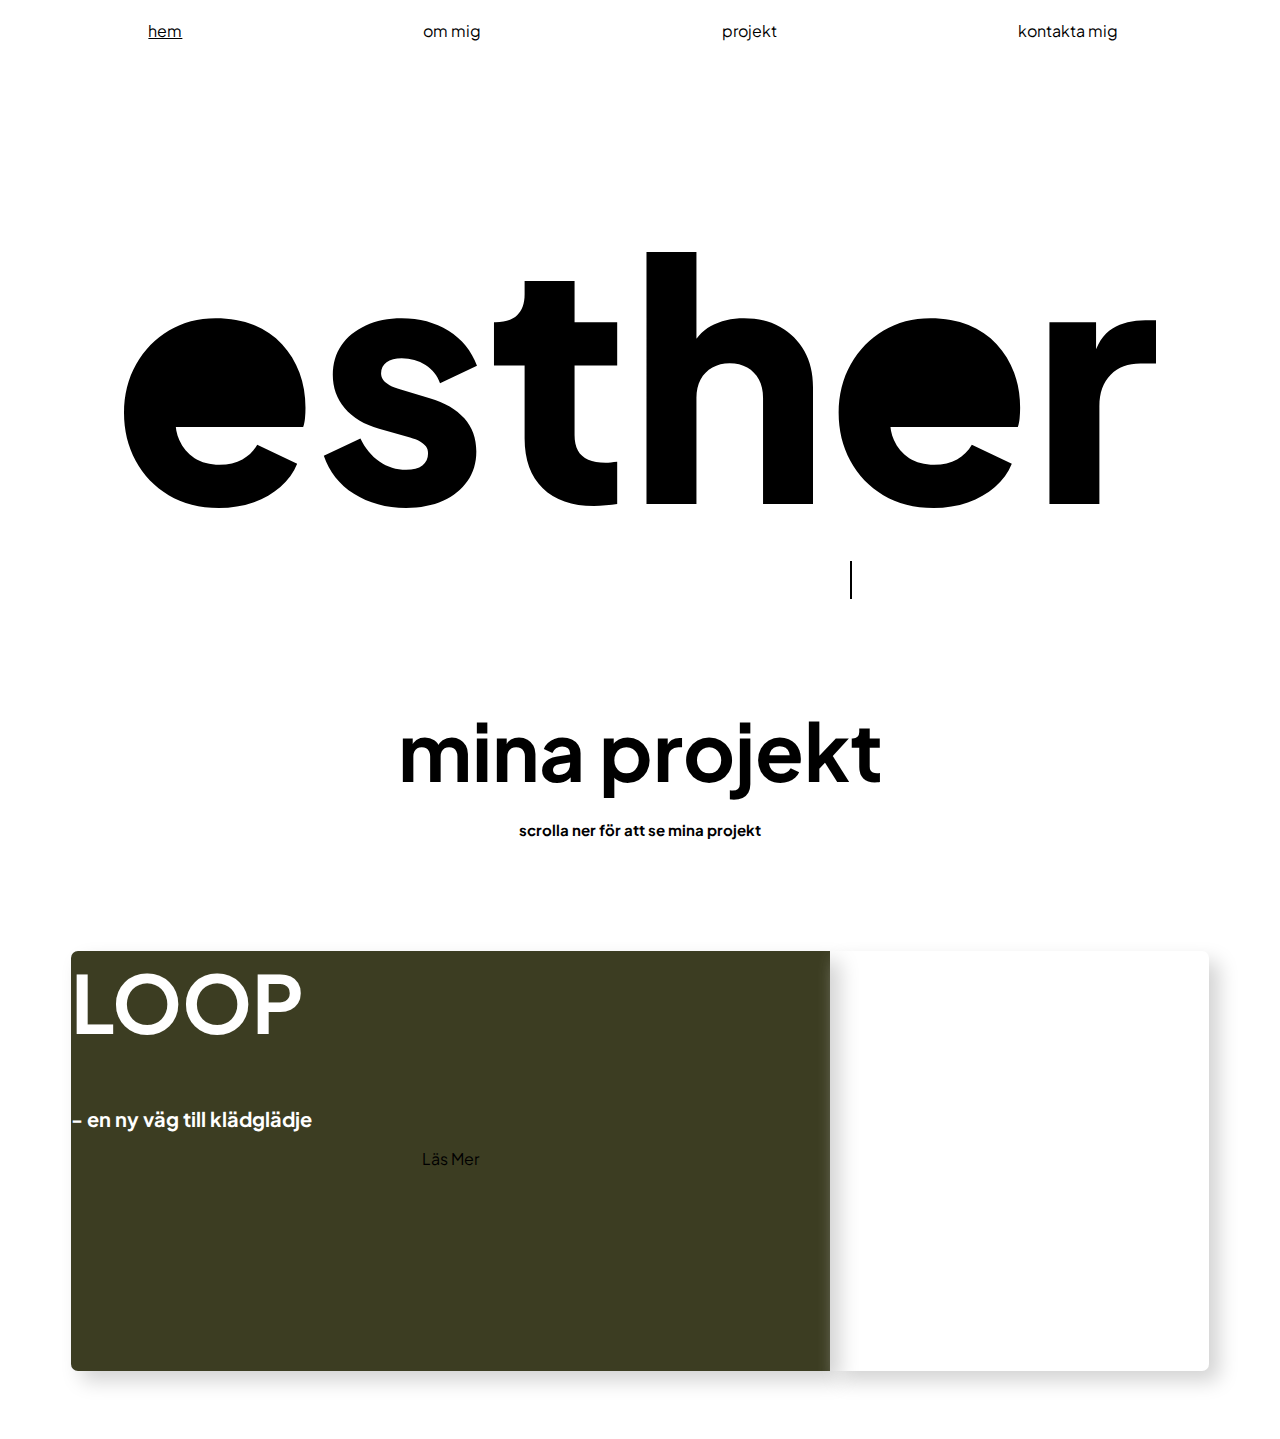
==== index.html @ 791c12e5 "uploading my portfolio" ====
<!DOCTYPE html>
<html lang="sv">
    <head>
        <link rel="preconnect" href="https://fonts.googleapis.com" />
        <link rel="preconnect" href="https://fonts.gstatic.com" crossorigin />
        <link
            href="https://fonts.googleapis.com/css2?family=Plus+Jakarta+Sans&display=swap"
            rel="stylesheet"
        />
        <link rel="stylesheet" href="style.css" />
        <meta charset="UTF-8" />
        <meta name="viewport" content="width=device-width, initial-scale=1.0" />
        <title>esther gustafsson portfolio</title>
        <link rel="icon" type="image/x-icon" href="html-logga.svg" />
    </head>
    <body>
        <main class="container_navbar">
            <nav class="navbar">
                <nav class="hem">
                    <a href="index.html">hem</a>
                </nav>
                <a href="länk">om mig</a>
                <a href="länk">projekt</a>
                <a href="länk">kontakta mig</a>
            </nav>
        </main>
        <main class="header">
            <div>
                <div class="animerad-text"><span></span></div>
            </div>
        </main>
        <div class="minaprojekt">
            <h1 class="rubrik">mina projekt</h1>
            <h2 class="scrolla">scrolla ner för att se mina projekt</h2>
        </div>
        <div class="loop-kort">
            <div class="loop-kort1">
                <h1>LOOP</h1>
                <h2>- en ny väg till klädglädje</h2>
                <a class="läs-mer-knapp" href="loop.html">Läs Mer</a>
            </div>
            <div class="loop-kort2"></div>
        </div>
    </body>
</html>
---- style.css ----
* {
  box-sizing: border-box;
  margin-top: 0px;
  padding: 0;
}

body {
  background-color: rgb(255, 255, 255);
  font-family: 'Plus Jakarta Sans', sans-serif;
}

img{
  max-width: 100%;
}
.header{
  background-image: url("header.svg");
  text-align: end;
  background-repeat: no-repeat;
  background-position: center center;
  padding: 100px;
  animation: fadeIn 3s;

}

.navbar{
  display: flex;
  justify-content: space-around;
  width: 98.9%;
  padding: 20px;
  margin-top: 0px;

}
.animerad-text{
  font-size: 30px;
  min-width: 280px;
  margin-top: 200px;
  padding-top: 200px;
  padding-right: 100px;
  font-family: 'Plus Jakarta Sans', sans-serif;
}

.animerad-text span{
  position: relative;
}

.animerad-text span::before{
  content: "digital designer";
  color: #000;
  animation: words 5s infinite;
}

.animerad-text span::after{
  content: "";
  position: absolute;
  width: calc(100% + 8px);
  height: 100%;
  background-color: #ffffff;
  border-left: 2px solid #000;
  right: -8px;
  animation: cursor .7s infinite, typing 20s steps(14) infinite;


}

@keyframes cursor {
  to{
    border-left: 2px solid #ffffff;
    
  }
}

@keyframes words {
    0%,20%{
      content: "digital designer"
    }
    
   
  }
  
@keyframes typing {
  10%,15%,30%,35%,50%,55%,70%,75%,90%,95%{
    width: 0;
  }
}
.hem{
  text-decoration: underline;
}


a {
  color: rgb(0, 0, 0);
  display: flex;
  justify-content: center;
  align-items: center;
  text-decoration: none;
}

a:hover {
  color: rgb(205, 189, 177);
  transform: scale(1);
  font-weight: bold;
}

.minaprojekt, .rubrik, .scrolla{
  text-align: center;

}
@keyframes fadeIn {
  0% { opacity: 0; }
  100% { opacity: 1; }
}
.minaprojekt, .rubrik{
  font-size: 80px;
  margin-bottom: 20px;
}
.minaprojekt, .scrolla{
  font-size: 15px;
  padding-bottom: 40px;
}
 .loop-kort{
  display: flex;
  justify-content: center;
 }

 .loop-kort1{
  flex-direction: column;
  background-color: #3C3D22;
  
  color: #ffffff;
  width: 60%;
  height: 420px;
  margin-bottom: 60px;
  border-radius: 7px 0 0 7px;
 }

 .loop-kort1 h2{
  display: flex;
  font-family: 'Plus Jakarta Sans', sans-serif;
  font-size: 20px;
 }

 .loop-kort1 h1{
  font-family: 'Plus Jakarta Sans', sans-serif;
  font-size: 80px;
 }
 .loop-kort2{
  display: flex;
  background-image: url(mockup-loop.svg);
  background-repeat: no-repeat;
  background-position: center right;
  width: 30%;
  height: 420px;
  border-radius: 0 7px 7px 0;
 }

 .loop-kort1, .loop-kort2{
  box-shadow: 10px 10px 20px lightgray
 }




  @media screen and (max-width: 800px) {
    .header h1 {
      font-size: 50px;
    }
    .header h2{
      font-size: 10px;
    }

    .header h3 {
font-size: 20px;
    }
  

   .projektbild{
    width: 100%;
   }
   
   .navbar{
    font-size: 20px;
    flex-direction:row
    
  
  
   }

 .animerad-text{
  font-size: 20px;
  padding-top: 60px;
  padding-bottom: 100px;
  padding-right: 120px;
  
 }
 .header{

  background-image: url("headertillmobilen.svg");
  max-width: 100%;
  text-align:end;
  background-repeat: no-repeat;

  padding-bottom: 100px;
  animation: fadeIn 3s;

}

.loop-kort{
  flex-direction: column;
}
  
    }
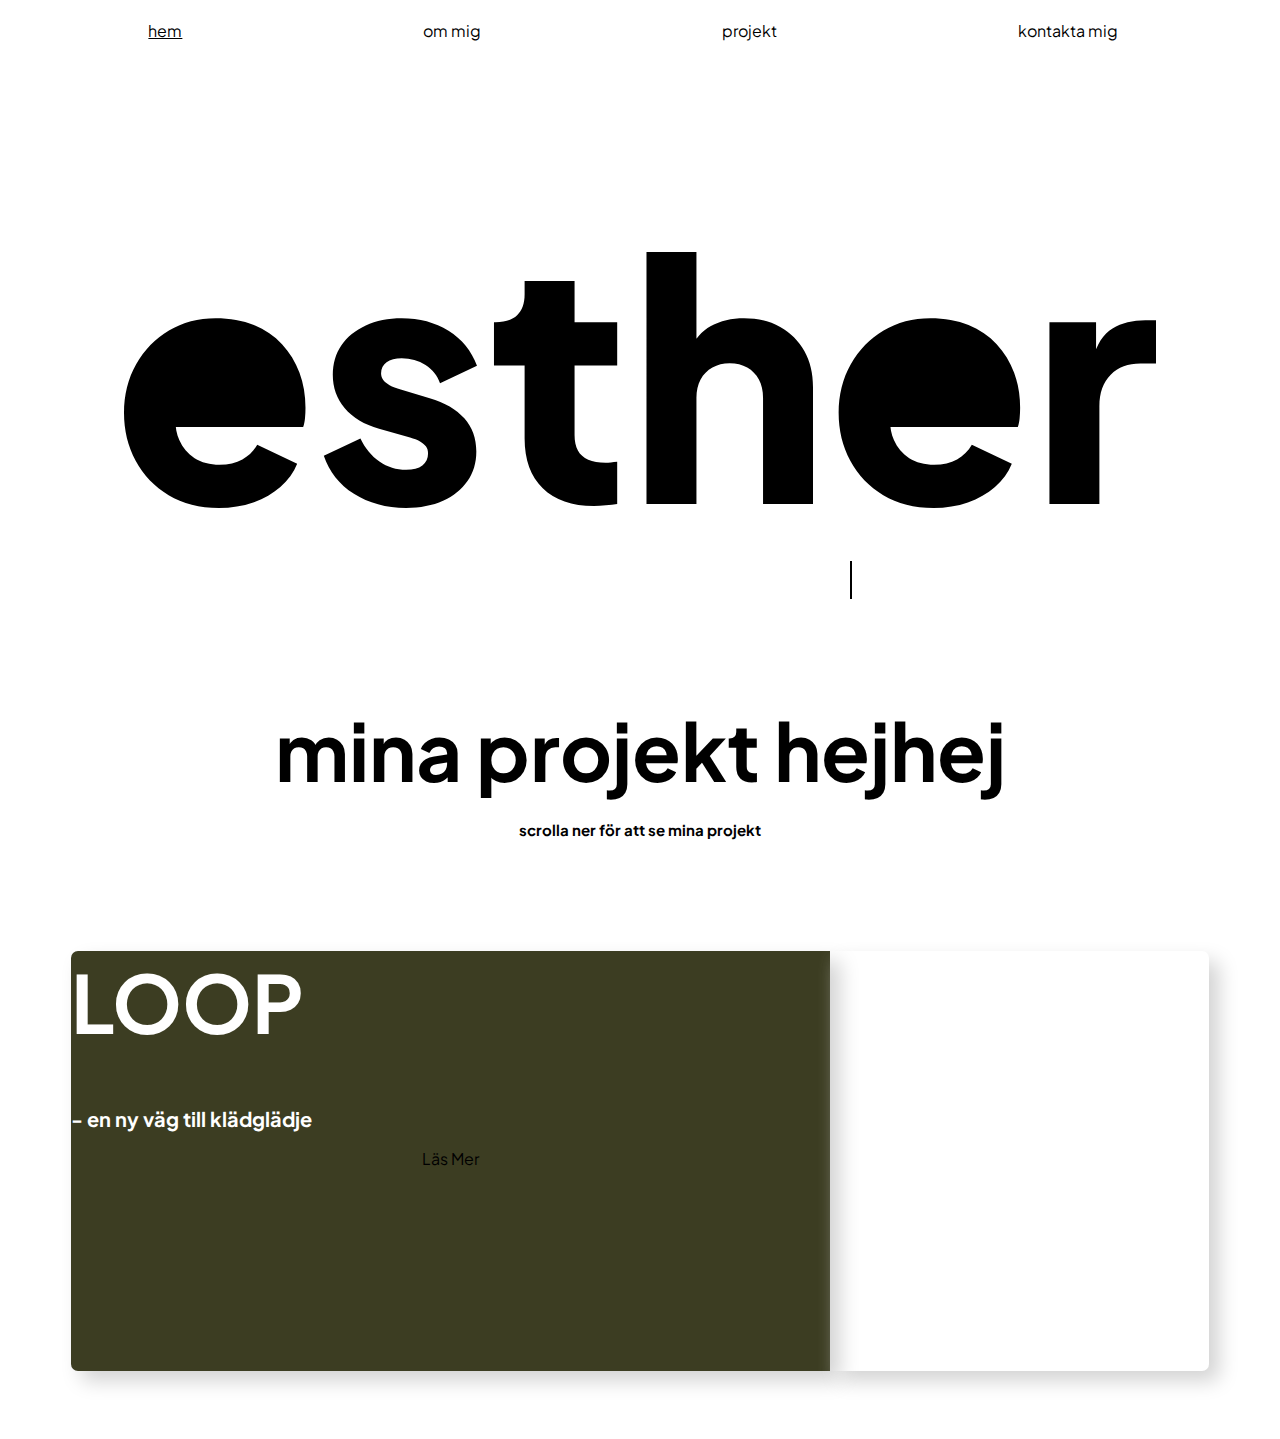
==== commit 0b3e27ef: "Add files via upload" ====
--- a/index.html
+++ b/index.html
@@ -30,7 +30,7 @@
             </div>
         </main>
         <div class="minaprojekt">
-            <h1 class="rubrik">mina projekt</h1>
+            <h1 class="rubrik">mina projekt hejhej</h1>
             <h2 class="scrolla">scrolla ner för att se mina projekt</h2>
         </div>
         <div class="loop-kort">
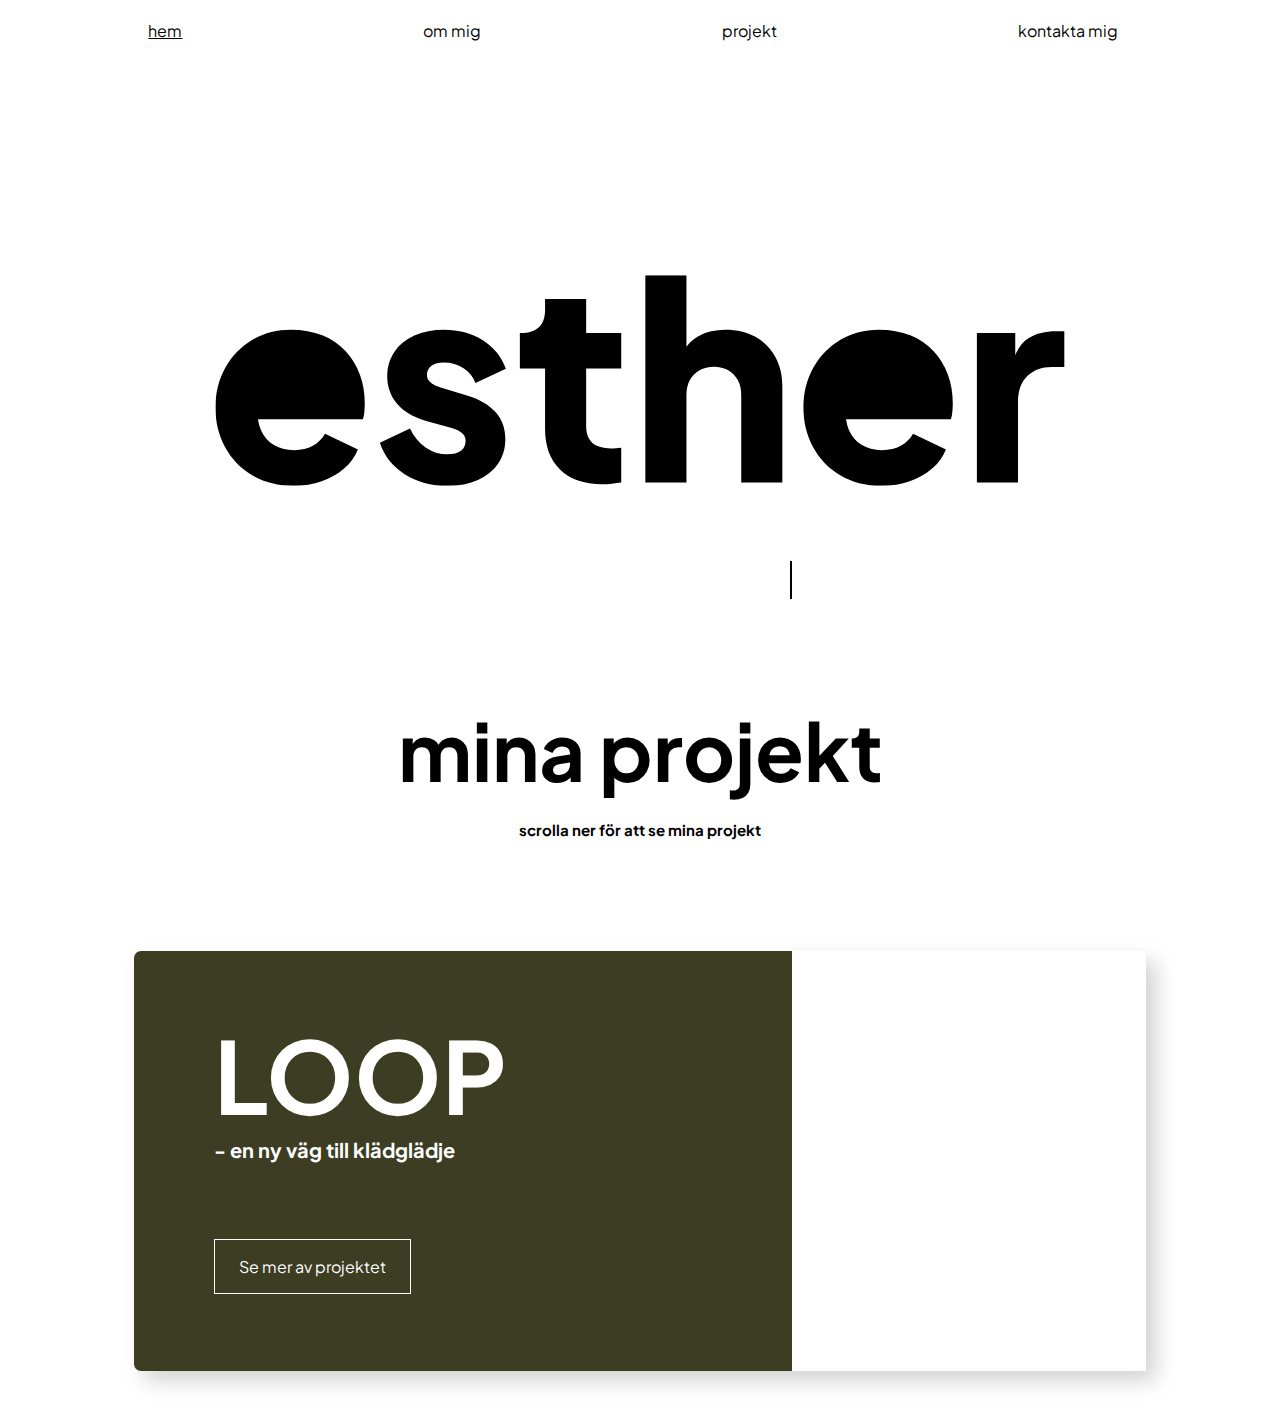
==== commit 8ed1d4df: "Add files via upload" ====
--- a/index.html
+++ b/index.html
@@ -11,7 +11,7 @@
         <meta charset="UTF-8" />
         <meta name="viewport" content="width=device-width, initial-scale=1.0" />
         <title>esther gustafsson portfolio</title>
-        <link rel="icon" type="image/x-icon" href="html-logga.svg" />
+        <link rel="icon" type="image/x-icon" href="bilder/html-logga.svg" />
     </head>
     <body>
         <main class="container_navbar">
@@ -30,14 +30,18 @@
             </div>
         </main>
         <div class="minaprojekt">
-            <h1 class="rubrik">mina projekt hejhej</h1>
+            <h1 class="rubrik">mina projekt</h1>
             <h2 class="scrolla">scrolla ner för att se mina projekt</h2>
         </div>
         <div class="loop-kort">
             <div class="loop-kort1">
                 <h1>LOOP</h1>
                 <h2>- en ny väg till klädglädje</h2>
-                <a class="läs-mer-knapp" href="loop.html">Läs Mer</a>
+                <div class="wrapper-link">
+                    <a class="project-link" href="loop.html"
+                        >Se mer av projektet</a
+                    >
+                </div>
             </div>
             <div class="loop-kort2"></div>
         </div>
--- a/style.css
+++ b/style.css
@@ -13,12 +13,13 @@
   max-width: 100%;
 }
 .header{
-  background-image: url("header.svg");
+  background-image: url("bilder/header.svg");
   text-align: end;
   background-repeat: no-repeat;
   background-position: center center;
   padding: 100px;
   animation: fadeIn 3s;
+  background-size: contain;
 
 }
 
@@ -35,7 +36,7 @@
   min-width: 280px;
   margin-top: 200px;
   padding-top: 200px;
-  padding-right: 100px;
+  padding-right: 160px;
   font-family: 'Plus Jakarta Sans', sans-serif;
 }
 
@@ -119,44 +120,64 @@
 }
  .loop-kort{
   display: flex;
-  justify-content: center;
+  margin: 0 auto 50px auto;
+  width: 80%;
+  box-shadow: 10px 10px 20px lightgray
  }
 
  .loop-kort1{
   flex-direction: column;
   background-color: #3C3D22;
-  
   color: #ffffff;
-  width: 60%;
+  width: 65%;
   height: 420px;
-  margin-bottom: 60px;
   border-radius: 7px 0 0 7px;
  }
 
+ .loop-kort1 h1{
+  font-family: 'Plus Jakarta Sans', sans-serif;
+  font-size: 100px;
+  padding: 60px 80px 0 80px;
+  margin: 0;
+ }
+
+
+
  .loop-kort1 h2{
   display: flex;
   font-family: 'Plus Jakarta Sans', sans-serif;
   font-size: 20px;
- }
-
- .loop-kort1 h1{
-  font-family: 'Plus Jakarta Sans', sans-serif;
-  font-size: 80px;
- }
+  padding: 0 80px;
+ }
+
  .loop-kort2{
   display: flex;
-  background-image: url(mockup-loop.svg);
+  background-image: url(bilder/mockup-loop.svg);
   background-repeat: no-repeat;
-  background-position: center right;
-  width: 30%;
+  background-position: center center;
+  width: 35%;
   height: 420px;
   border-radius: 0 7px 7px 0;
  }
 
- .loop-kort1, .loop-kort2{
-  box-shadow: 10px 10px 20px lightgray
- }
-
+ 
+
+ .loop-kort a {
+  color: white;
+  text-decoration: none;
+  border: 1px solid;
+  padding: 16px 24px;
+  font-size: 1rem;
+  margin: 60px 80px;
+  display: inline-block;
+}
+
+.loop-kort a:hover{
+  background-color: rgb(205, 189, 177);
+  border-color: rgb(205, 189, 177);
+  color: #3C3D22;
+}
+ 
 
 
 
@@ -180,35 +201,71 @@
    .navbar{
     font-size: 20px;
     flex-direction:row
-    
   
   
    }
 
  .animerad-text{
   font-size: 20px;
-  padding-top: 60px;
+  padding-top: 220px;
   padding-bottom: 100px;
   padding-right: 120px;
   
+  
  }
  .header{
 
-  background-image: url("headertillmobilen.svg");
+  background-image: url("bilder/headertillmobilen.svg");
   max-width: 100%;
   text-align:end;
   background-repeat: no-repeat;
 
-  padding-bottom: 100px;
+  padding-bottom: 250px;
   animation: fadeIn 3s;
 
 }
 
 .loop-kort{
-  flex-direction: column;
-}
-  
-    }
+  flex-direction: column-reverse;
+}
+
+.loop-kort1{
+  width: 100%;
+  border-radius: 0px 0px 7px 7px;
+  margin: 0;
+  margin: 0 auto;
+}
+.loop-kort2{
+  width: 100%;
+  height: 350px;
+  margin: 0;
+  border-radius: 7px 7px 0 0;
+}
+
+.loop-kort a{
+  text-align: center;
+}
+
+.loop-kort h1{
+  padding: 30px 10px 0px 10px;
+  text-align: center;
+  font-size: 80px;
+  border-radius: 0;
+}
+.loop-kort h2{
+  width: 55%;
+  font-size: 15px;
+  margin: 0 auto;
+  padding: 0px;
+}
+
+.loop-kort a{
+  margin-top: 100px;
+}
+}
+
+  
+ 
   
   
 
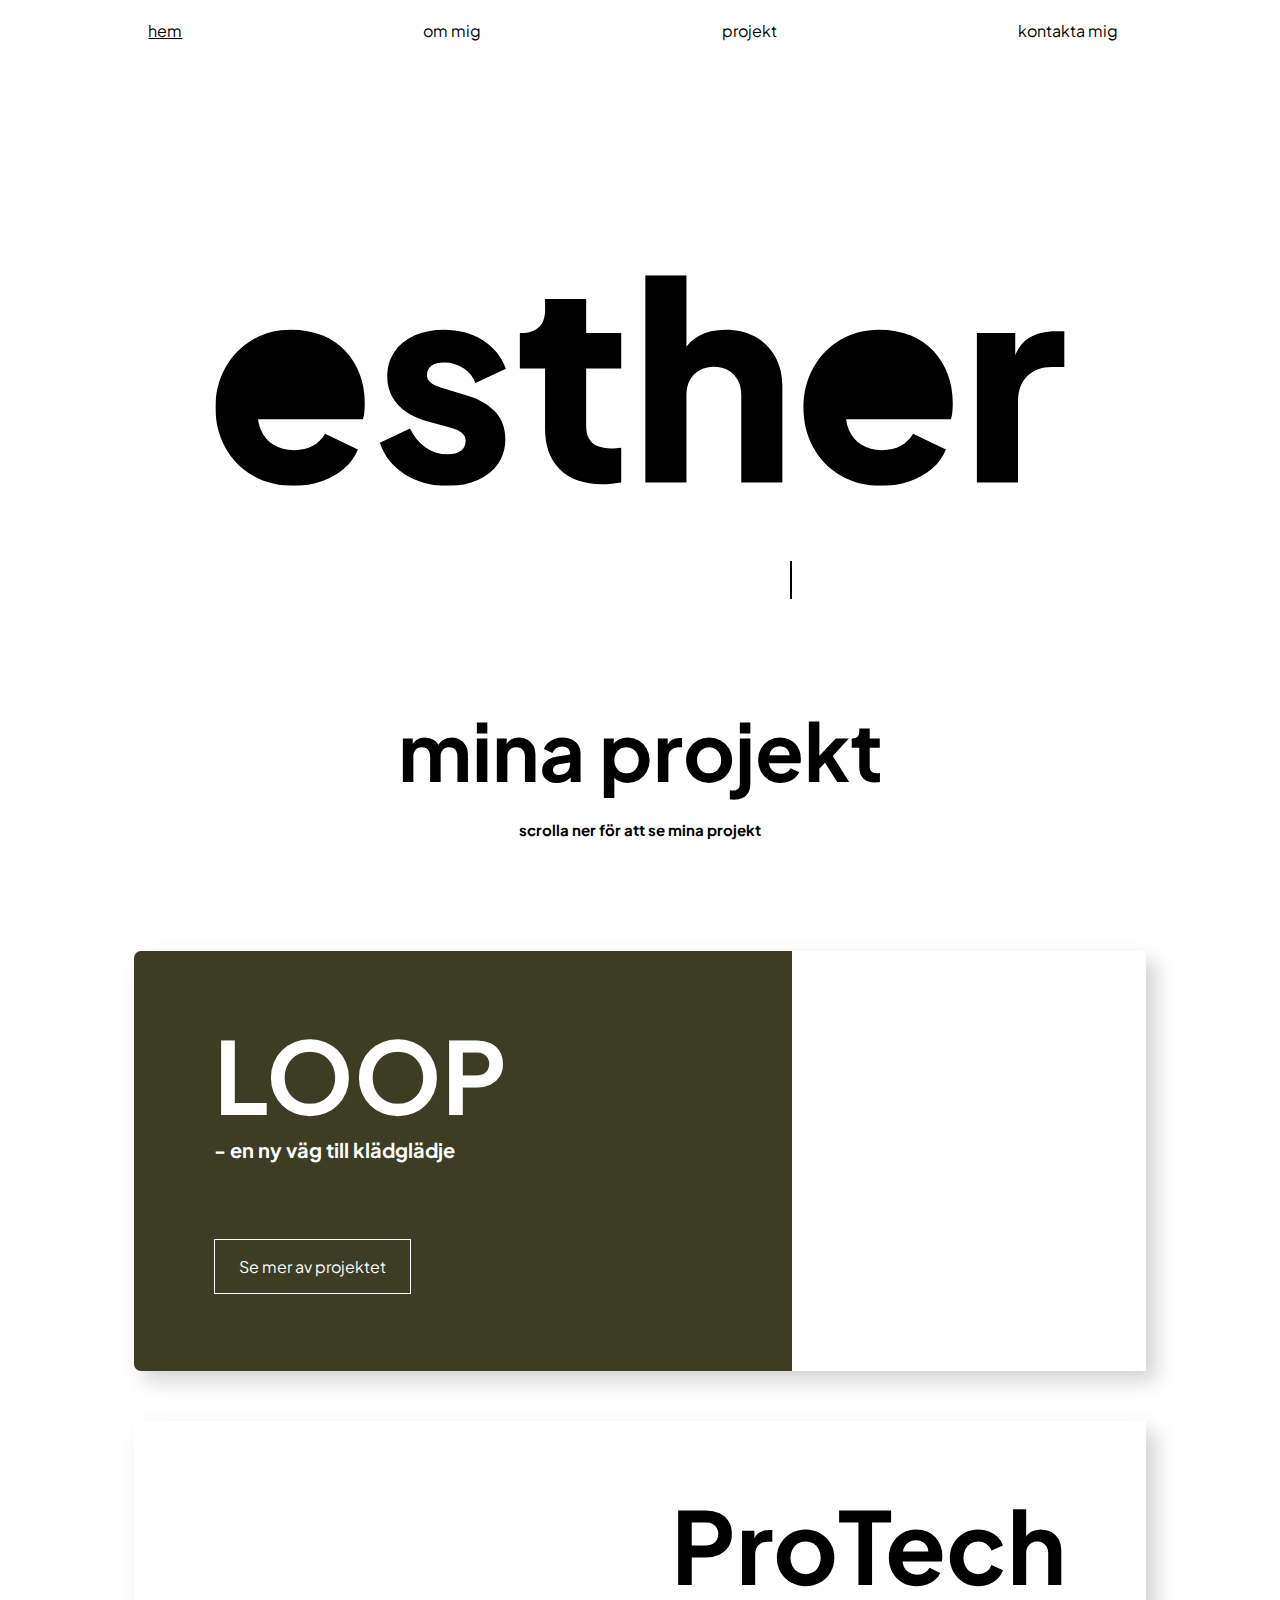
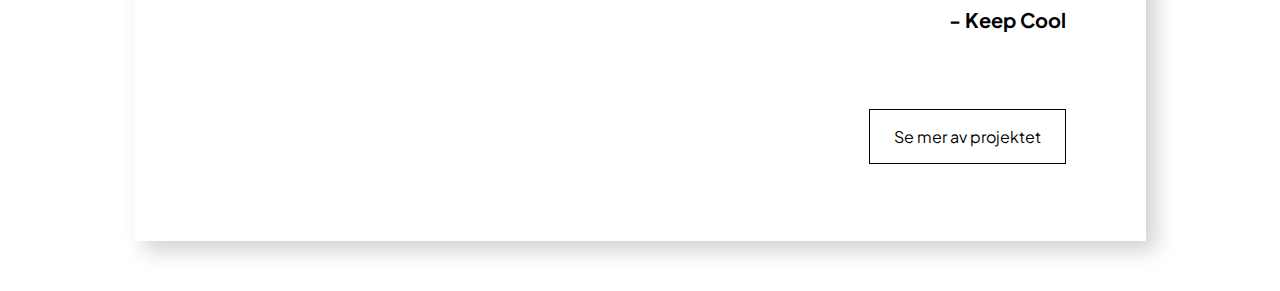
==== commit 24cab915: "Add files via upload" ====
--- a/index.html
+++ b/index.html
@@ -45,5 +45,17 @@
             </div>
             <div class="loop-kort2"></div>
         </div>
+        <div class="pro-tech-kort">
+            <div class="pro-tech-kort2"></div>
+            <div class="pro-tech-kort1">
+                <h1>ProTech</h1>
+                <h2>- Keep Cool</h2>
+                <div class="wrapper-link">
+                    <a class="project-link" href="loop.html"
+                        >Se mer av projektet</a
+                    >
+                </div>
+            </div>
+        </div>
     </body>
 </html>
--- a/style.css
+++ b/style.css
@@ -177,6 +177,74 @@
   border-color: rgb(205, 189, 177);
   color: #3C3D22;
 }
+
+
+.pro-tech-kort{
+ display: flex;
+ margin: 0 auto 50px auto;
+ width: 80%;
+ box-shadow: 10px 10px 20px lightgray
+}
+
+.pro-tech-kort1{
+ flex-direction: column;
+ background-color: white;
+ color: #000;
+ width: 65%;
+ height: 420px;
+ border-radius: 0 7px 7px 0;
+}
+
+.pro-tech-kort1 h1{
+ font-family: 'Plus Jakarta Sans', sans-serif;
+ font-size: 100px;
+ padding: 60px 80px 0 80px;
+ margin: 0;
+ text-align: end;
+ 
+}
+
+
+
+.pro-tech-kort1 h2{
+ display: flex;
+ font-family: 'Plus Jakarta Sans', sans-serif;
+ font-size: 20px;
+ padding: 0 80px;
+ justify-content: end;
+}
+
+.pro-tech-kort2{
+ display: flex;
+ background-image: url(bilder/mockup-protech.svg);
+ background-repeat: no-repeat;
+ background-position: center center;
+ width: 35%;
+ height: 420px;
+ border-radius: 7px 0 0 7px;
+}
+
+
+
+.pro-tech-kort a {
+ color: black;
+ text-decoration: none;
+ border: 1px solid;
+ padding: 16px 24px;
+ font-size: 1rem;
+ margin: 60px 80px;
+ display: inline-block;
+}
+
+.pro-tech-kort .wrapper-link{
+  text-align: end;
+}
+
+.pro-tech-kort a:hover{
+ background-color: black;
+ border-color: black;
+ color: white;
+}
  
 
 
@@ -199,17 +267,21 @@
    }
    
    .navbar{
+    align-items: start;
     font-size: 20px;
-    flex-direction:row
+    flex-direction:column;
+    gap: 10px;
+
   
   
    }
 
  .animerad-text{
   font-size: 20px;
-  padding-top: 220px;
-  padding-bottom: 100px;
+  padding-top: 180px;
+  padding-bottom: 180px;
   padding-right: 120px;
+  margin-top: 130px;
   
   
  }
@@ -220,8 +292,6 @@
   text-align:end;
   background-repeat: no-repeat;
 
-  padding-bottom: 250px;
-  animation: fadeIn 3s;
 
 }
 
@@ -262,10 +332,48 @@
 .loop-kort a{
   margin-top: 100px;
 }
-}
-
-  
- 
+
+  
+.pro-tech-kort{
+  flex-direction: column;
+}
+
+.pro-tech-kort1{
+  width: 100%;
+  border-radius: 0px 0px 7px 7px;
+  margin: 0;
+  margin: 0 auto;
+}
+.pro-tech-kort2{
+  width: 100%;
+  height: 350px;
+  margin: 0;
+  border-radius: 7px 7px 0 0;
+}
+
+.pro-kort a{
+  text-align: center;
+}
+
+.pro-tech-kort h1{
+  padding: 50px 0 0 0;
+  text-align: center;
+  font-size: 80px;
+  border-radius: 0;
+}
+.pro-tech-kort h2{
+  width: 55%;
+  font-size: 15px;
+  margin: 0 auto;
+  padding: 0px;
+  justify-content: center;
+}
+
+.pro-tech-kort a{
+  margin-top: 100px;
+  text-align: center;
+}
+}
   
   
 
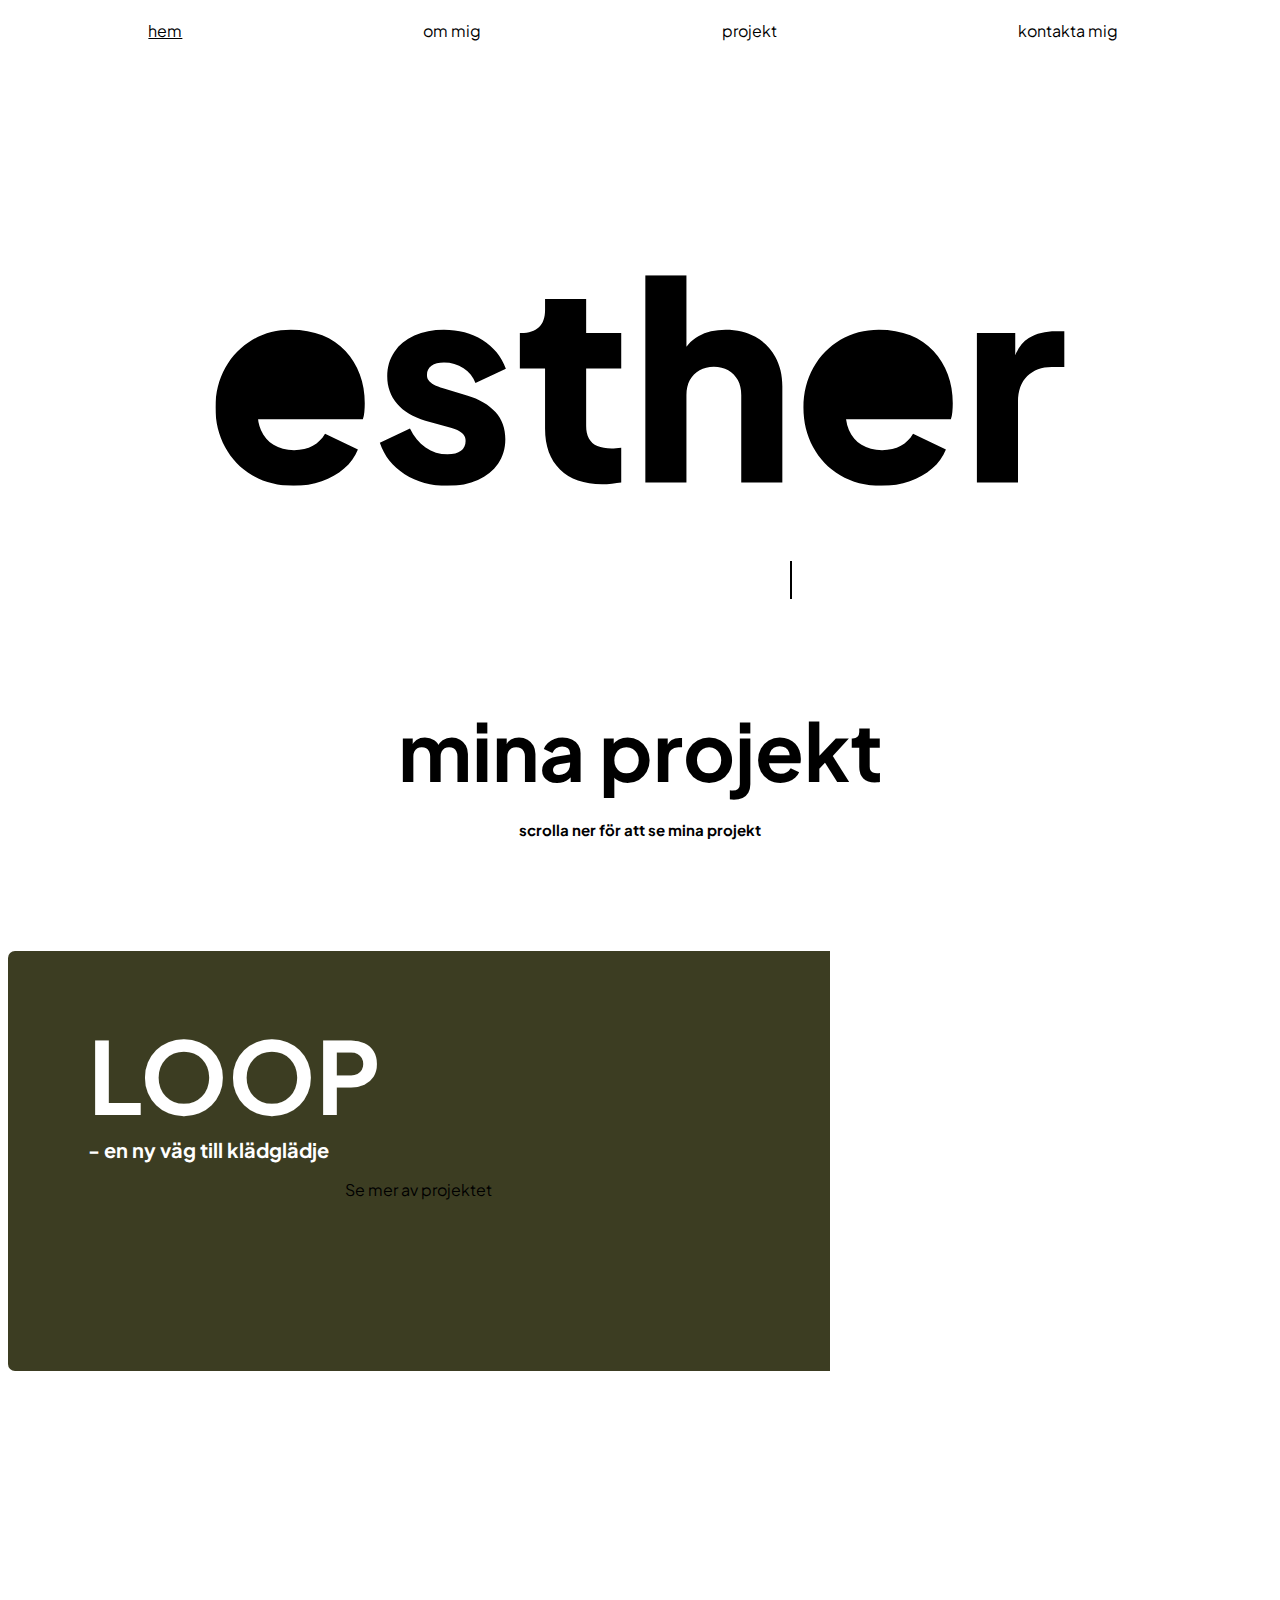
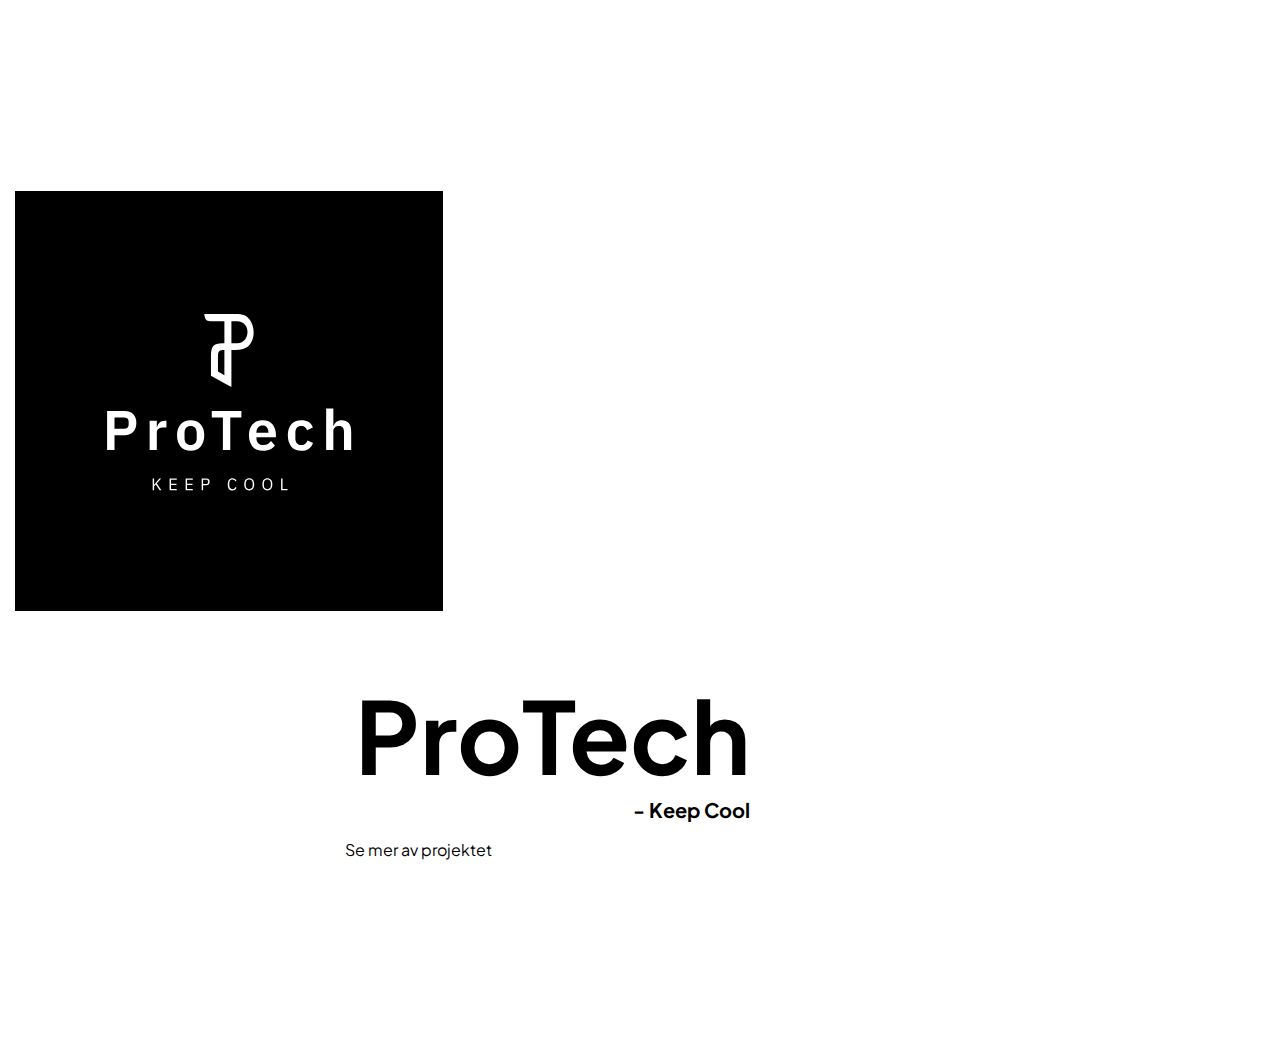
==== commit 973d9da6: "Add files via upload" ====
--- a/index.html
+++ b/index.html
@@ -33,7 +33,7 @@
             <h1 class="rubrik">mina projekt</h1>
             <h2 class="scrolla">scrolla ner för att se mina projekt</h2>
         </div>
-        <div class="loop-kort">
+        <div class="grow">
             <div class="loop-kort1">
                 <h1>LOOP</h1>
                 <h2>- en ny väg till klädglädje</h2>
@@ -45,7 +45,7 @@
             </div>
             <div class="loop-kort2"></div>
         </div>
-        <div class="pro-tech-kort">
+        <div class="grow2">
             <div class="pro-tech-kort2"></div>
             <div class="pro-tech-kort1">
                 <h1>ProTech</h1>
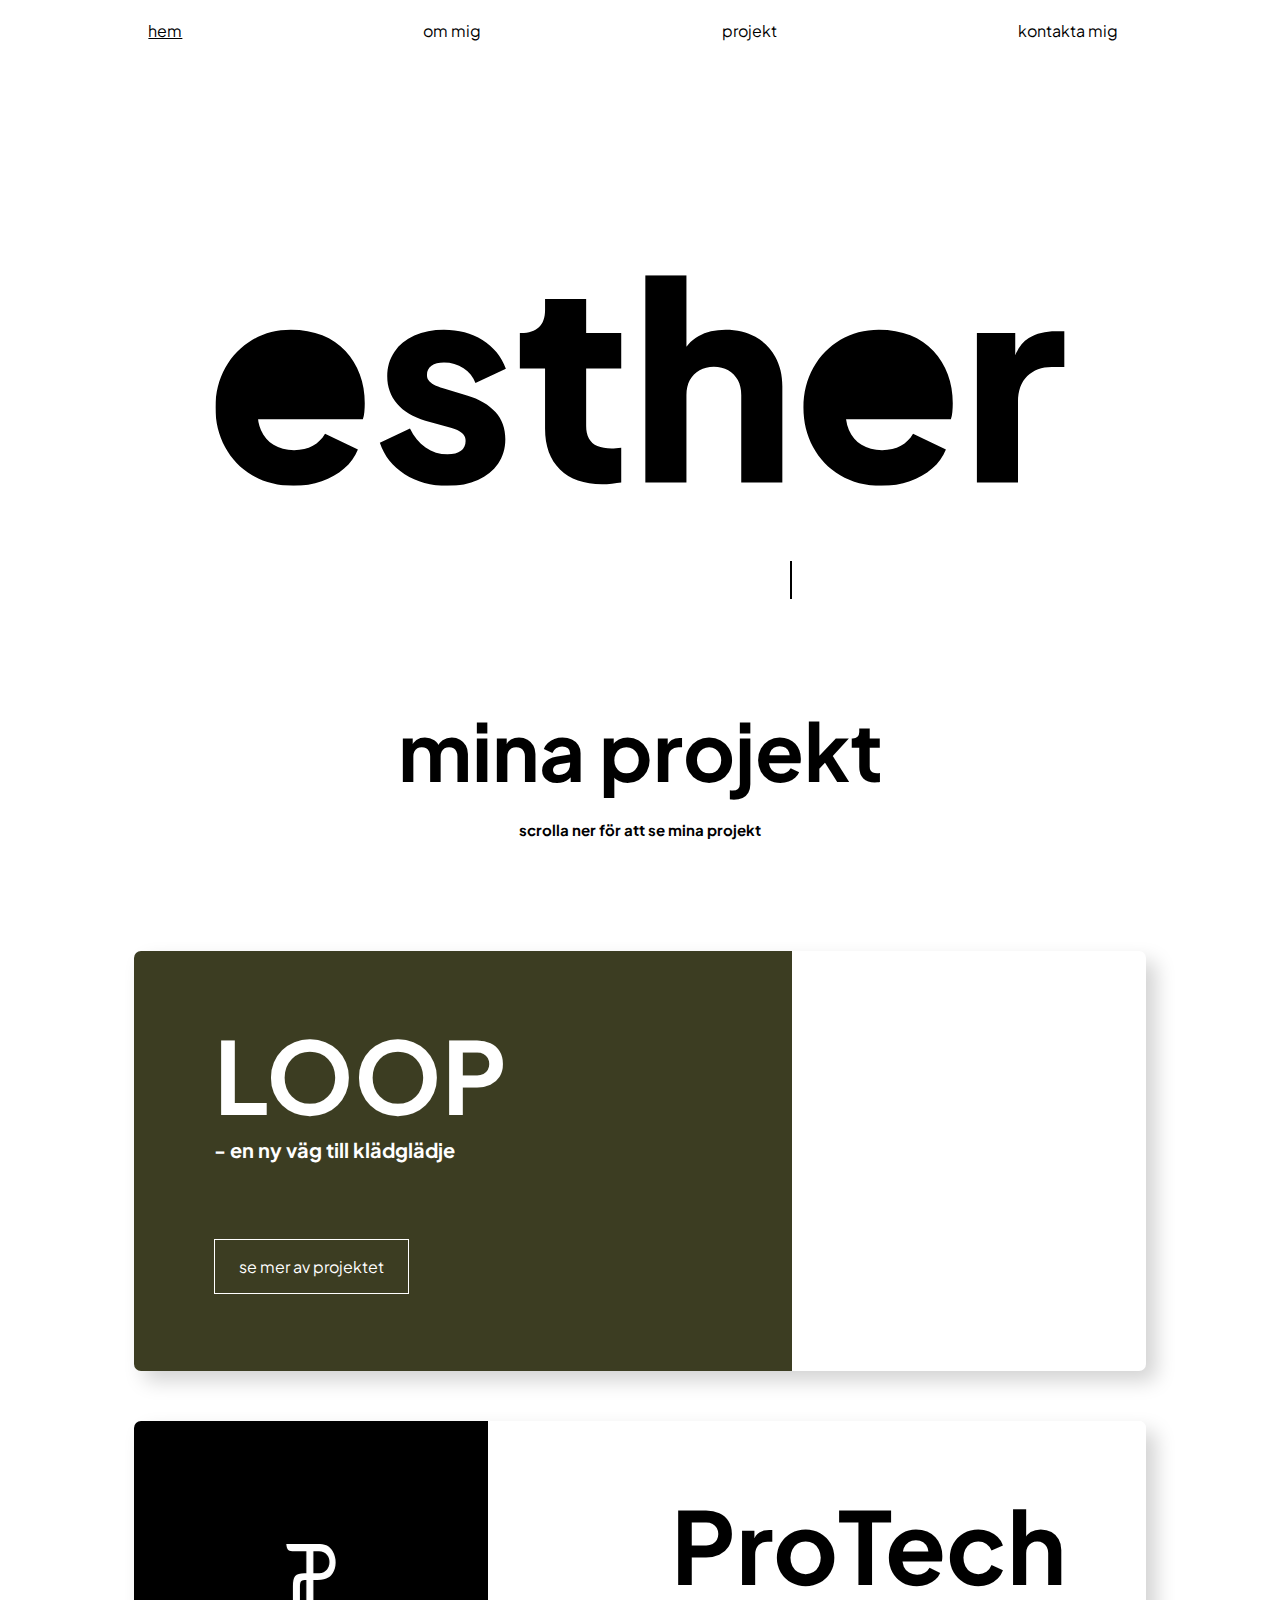
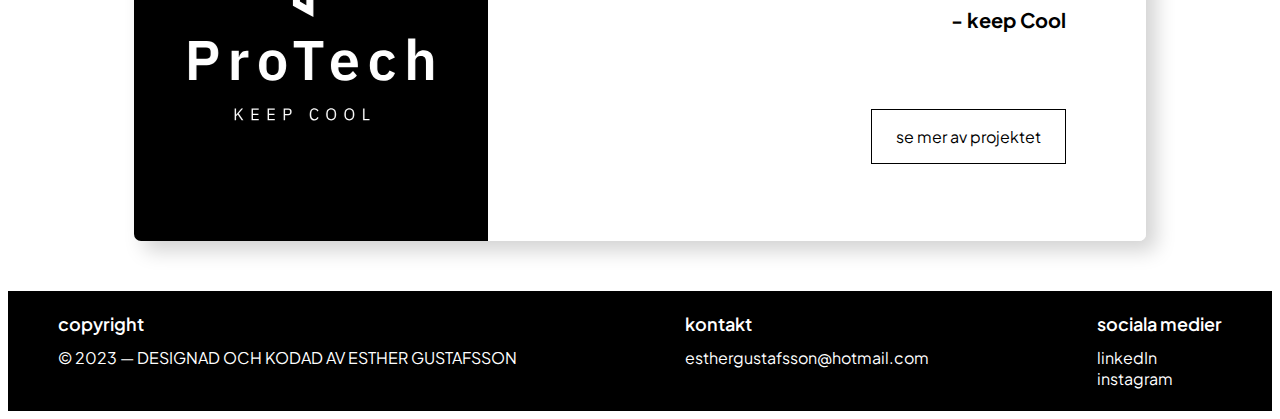
==== commit 688d257d: "Add files via upload" ====
--- a/index.html
+++ b/index.html
@@ -4,7 +4,7 @@
         <link rel="preconnect" href="https://fonts.googleapis.com" />
         <link rel="preconnect" href="https://fonts.gstatic.com" crossorigin />
         <link
-            href="https://fonts.googleapis.com/css2?family=Plus+Jakarta+Sans&display=swap"
+            href="https://fonts.googleapis.com/css2?family=Plus+Jakarta+Sans:wght@400;500;600&display=swap"
             rel="stylesheet"
         />
         <link rel="stylesheet" href="style.css" />
@@ -39,7 +39,7 @@
                 <h2>- en ny väg till klädglädje</h2>
                 <div class="wrapper-link">
                     <a class="project-link" href="loop.html"
-                        >Se mer av projektet</a
+                        >se mer av projektet</a
                     >
                 </div>
             </div>
@@ -49,13 +49,33 @@
             <div class="pro-tech-kort2"></div>
             <div class="pro-tech-kort1">
                 <h1>ProTech</h1>
-                <h2>- Keep Cool</h2>
+                <h2>- keep Cool</h2>
                 <div class="wrapper-link">
                     <a class="project-link" href="loop.html"
-                        >Se mer av projektet</a
+                        >se mer av projektet</a
                     >
                 </div>
             </div>
         </div>
+        <div class="footer">
+            <div class="copyright">
+                <h1>copyright</h1>
+                <p>© 2023 — DESIGNAD OCH KODAD AV ESTHER GUSTAFSSON</p>
+            </div>
+            <div class="kontakt">
+                <h1>kontakt</h1>
+                <p>esthergustafsson@hotmail.com</p>
+            </div>
+            <div class="sociala-medier">
+                <h1>sociala medier</h1>
+                <a
+                    href="https://www.linkedin.com/in/esther-gustafsson-b7a9b2252/"
+                    >linkedIn</a
+                >
+                <a href="https://www.instagram.com/esthergustafsson/"
+                    >instagram</a
+                >
+            </div>
+        </div>
     </body>
 </html>
--- a/style.css
+++ b/style.css
@@ -118,11 +118,13 @@
   font-size: 15px;
   padding-bottom: 40px;
 }
- .loop-kort{
+ .grow{
+  border-radius: 7px;
   display: flex;
   margin: 0 auto 50px auto;
   width: 80%;
   box-shadow: 10px 10px 20px lightgray
+  
  }
 
  .loop-kort1{
@@ -158,11 +160,12 @@
   width: 35%;
   height: 420px;
   border-radius: 0 7px 7px 0;
+
  }
 
  
 
- .loop-kort a {
+ .grow a {
   color: white;
   text-decoration: none;
   border: 1px solid;
@@ -172,18 +175,30 @@
   display: inline-block;
 }
 
-.loop-kort a:hover{
+.grow a:hover{
   background-color: rgb(205, 189, 177);
   border-color: rgb(205, 189, 177);
   color: #3C3D22;
-}
-
-
-.pro-tech-kort{
+  border-radius: 7px;
+}
+.grow { 
+  transition: all .2s ease-in-out; 
+  display: flex;
+  }
+  
+  .grow:hover { 
+  transform: scale(1.05); 
+  }
+
+.grow2{
  display: flex;
+ border-radius: 7px;
  margin: 0 auto 50px auto;
  width: 80%;
  box-shadow: 10px 10px 20px lightgray
+
+
+
 }
 
 .pro-tech-kort1{
@@ -192,7 +207,9 @@
  color: #000;
  width: 65%;
  height: 420px;
+ border-radius: 7px;
  border-radius: 0 7px 7px 0;
+
 }
 
 .pro-tech-kort1 h1{
@@ -212,6 +229,7 @@
  font-size: 20px;
  padding: 0 80px;
  justify-content: end;
+
 }
 
 .pro-tech-kort2{
@@ -222,11 +240,13 @@
  width: 35%;
  height: 420px;
  border-radius: 7px 0 0 7px;
-}
-
-
-
-.pro-tech-kort a {
+ 
+
+}
+
+
+
+.grow2 a {
  color: black;
  text-decoration: none;
  border: 1px solid;
@@ -236,16 +256,45 @@
  display: inline-block;
 }
 
-.pro-tech-kort .wrapper-link{
+.grow2 .wrapper-link{
   text-align: end;
 }
 
-.pro-tech-kort a:hover{
+.grow2 a:hover{
  background-color: black;
  border-color: black;
  color: white;
-}
+ border-radius: 7px;
+}
+
+.grow2 { 
+  transition: all .2s ease-in-out; 
+  display: flex;
+  }
+  
+  .grow2:hover { 
+  transform: scale(1.05); 
+  }
  
+.footer{
+  border-top: 1px solid #000;
+  height: 120px;
+  display: flex;
+  justify-content: space-between;
+  padding: 20px 50px;
+  background-color: #000;
+  color: #ffffff;
+}
+
+.footer a{
+  color: #ffffff;
+  justify-content: start;
+}
+
+.footer h1{
+font-weight: 600;
+font-size: 18px;
+}
 
 
 
@@ -295,7 +344,7 @@
 
 }
 
-.loop-kort{
+.grow{
   flex-direction: column-reverse;
 }
 
@@ -312,29 +361,30 @@
   border-radius: 7px 7px 0 0;
 }
 
-.loop-kort a{
-  text-align: center;
-}
-
-.loop-kort h1{
+.grow a{
+  text-align: center;
+}
+
+.grow h1{
   padding: 30px 10px 0px 10px;
   text-align: center;
   font-size: 80px;
   border-radius: 0;
 }
-.loop-kort h2{
+.grow h2{
   width: 55%;
   font-size: 15px;
   margin: 0 auto;
   padding: 0px;
-}
-
-.loop-kort a{
+  text-align: center;
+}
+
+.grow a{
   margin-top: 100px;
 }
 
   
-.pro-tech-kort{
+.grow2{
   flex-direction: column;
 }
 
@@ -351,17 +401,17 @@
   border-radius: 7px 7px 0 0;
 }
 
-.pro-kort a{
-  text-align: center;
-}
-
-.pro-tech-kort h1{
+.grow2 a{
+  text-align: center;
+}
+
+.grow2 h1{
   padding: 50px 0 0 0;
   text-align: center;
   font-size: 80px;
   border-radius: 0;
 }
-.pro-tech-kort h2{
+.grow2 h2{
   width: 55%;
   font-size: 15px;
   margin: 0 auto;
@@ -369,11 +419,33 @@
   justify-content: center;
 }
 
-.pro-tech-kort a{
+.grow2 a{
   margin-top: 100px;
   text-align: center;
 }
-}
+
+.footer{
+  padding: 20px 40px;
+}
+.footer .copyright{
+  font-size: 10px;
+  text-align: center;
+  width: 33%;
+
+}
+.footer .sociala-medier {
+  width: 40%;
+  text-align: center;
+  
+}
+.footer a{
+  justify-content: center;
+}
+.footer .kontakt{
+  display: none;
+}
+}
+
   
   
 
